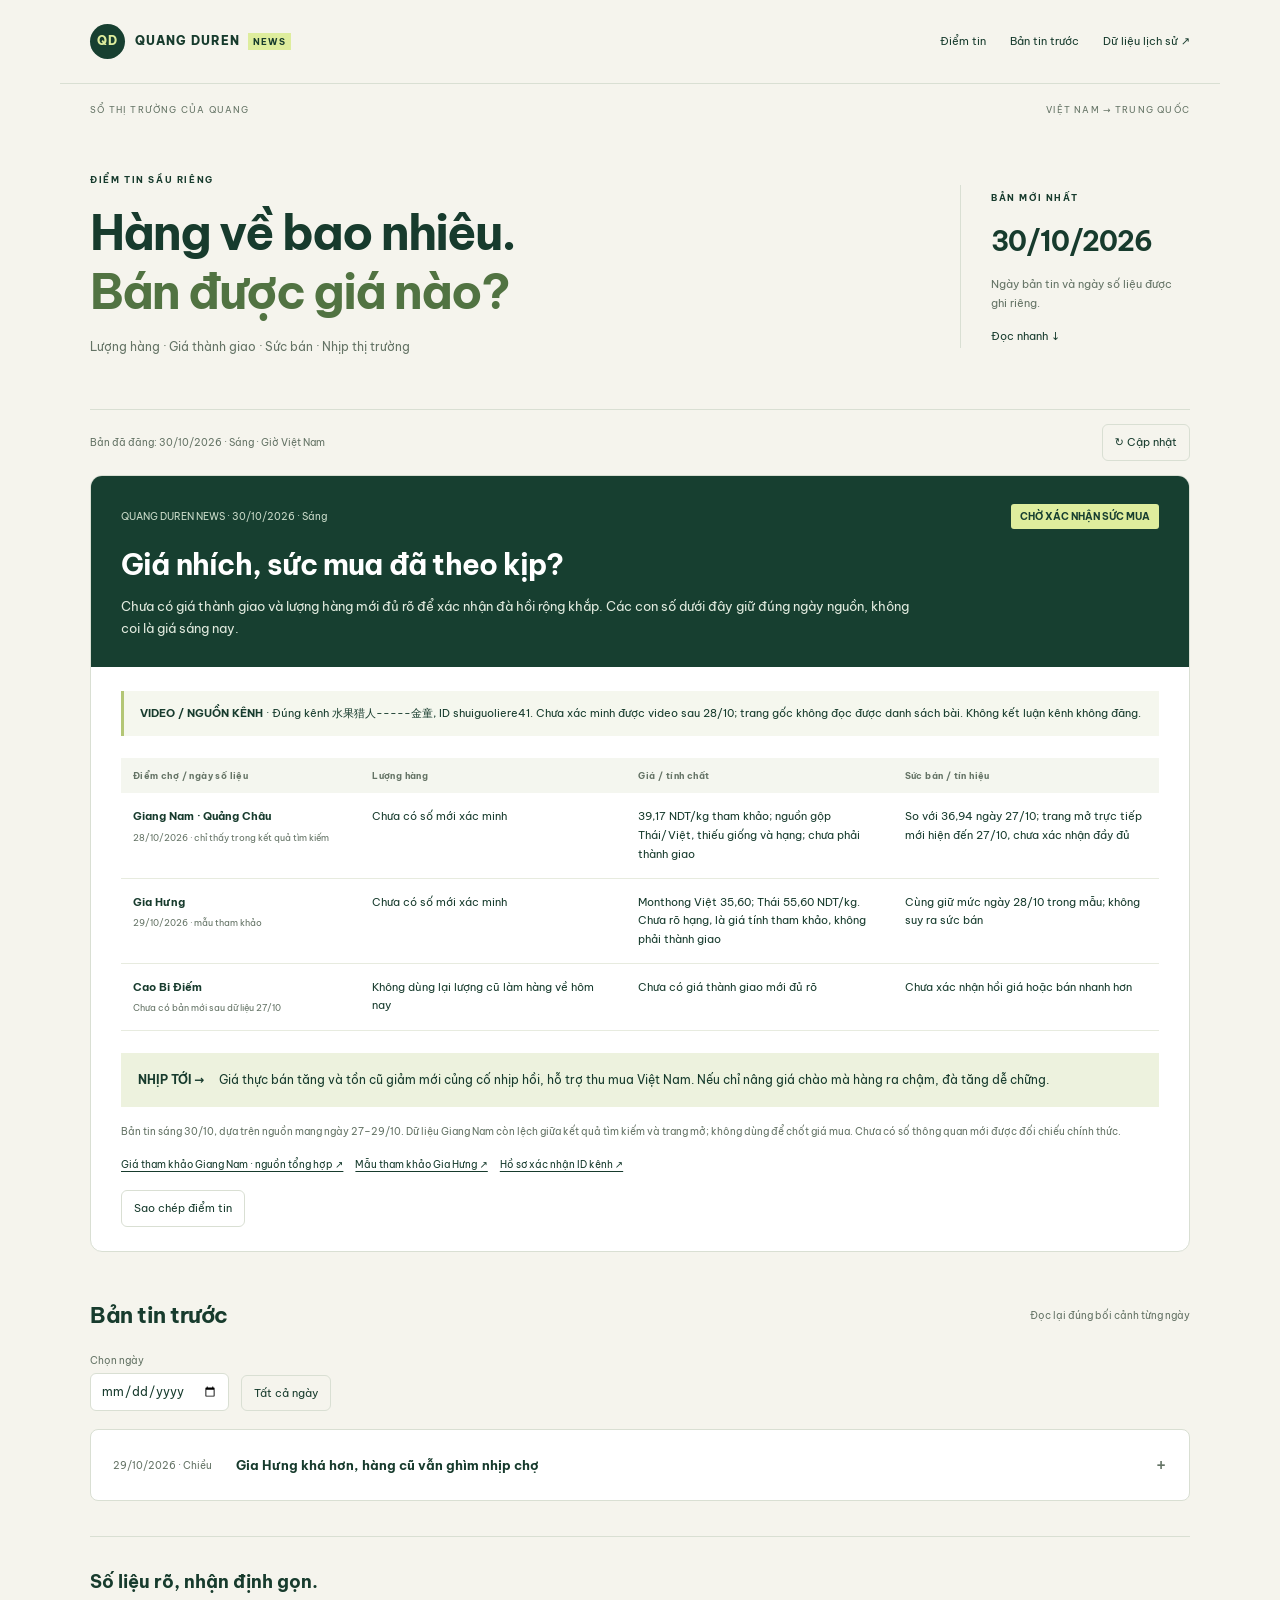
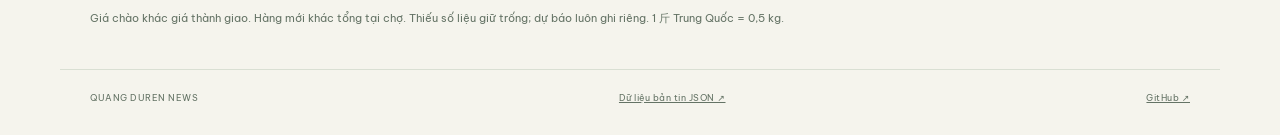
==== docs/index.html @ f0f2cef6 "Publish daily Quang Duren News frontend and dated bulletin archive" ====
<!doctype html>
<html lang="vi"><head><meta charset="utf-8"><meta name="viewport" content="width=device-width,initial-scale=1"><meta name="theme-color" content="#183d30"><meta name="description" content="Quang Duren News — điểm tin sầu riêng: lượng hàng, giá thực bán và sức tiêu thụ tại các chợ Trung Quốc."><title>Quang Duren News · Điểm tin sầu riêng</title><link rel="icon" href="favicon.svg"><link rel="stylesheet" href="news.css"></head>
<body><header><a class="brand" href="./"><span class="logo">QD</span><span>QUANG DUREN <b>NEWS</b></span></a><nav><a href="#latest">Điểm tin</a><a href="#archive">Bản tin trước</a><a href="history.html">Dữ liệu lịch sử ↗</a></nav></header>
<main><div class="masthead"><span>SỔ THỊ TRƯỜNG CỦA QUANG</span><span>VIỆT NAM → TRUNG QUỐC</span></div><section class="intro"><div><p class="eyebrow">ĐIỂM TIN SẦU RIÊNG</p><h1>Hàng về bao nhiêu.<br><em>Bán được giá nào?</em></h1><p class="lead">Lượng hàng · Giá thành giao · Sức bán · Nhịp thị trường</p></div><aside><span class="edition">BẢN MỚI NHẤT</span><strong id="latestDate">Đang tải…</strong><p>Ngày bản tin và ngày số liệu được ghi riêng.</p><a href="#latest">Đọc nhanh ↓</a></aside></section>
<div class="tools"><div id="update" aria-live="polite">Đang đọc bản tin…</div><button id="refresh">↻ Cập nhật</button></div>
<section id="latest" aria-label="Bản tin mới nhất"></section><section id="archive"><div class="section-title"><h2>Bản tin trước</h2><span>Đọc lại đúng bối cảnh từng ngày</span></div><div class="filters"><label>Chọn ngày<input type="date" id="day"></label><button id="clear">Tất cả ngày</button></div><div id="older"></div></section>
<section class="principles"><h2>Số liệu rõ, nhận định gọn.</h2><p>Giá chào khác giá thành giao. Hàng mới khác tổng tại chợ. Thiếu số liệu giữ trống; dự báo luôn ghi riêng. 1 斤 Trung Quốc = 0,5 kg.</p></section><p id="error" hidden role="alert">Chưa tải được bản tin. Anh thử bấm Cập nhật hoặc tải lại trang.</p></main><footer><span>QUANG DUREN NEWS</span><a href="news.json">Dữ liệu bản tin JSON ↗</a><a href="https://github.com/Quangdevil/quang-duren">GitHub ↗</a></footer><script src="news.js"></script></body></html>
---- docs/news.css ----
@import url('https://fonts.googleapis.com/css2?family=Be+Vietnam+Pro:wght@400;500;600;700;800&display=swap');
:root{--ink:#173b2d;--muted:#647365;--paper:#f5f4ed;--line:#d9dfd3;--green:#173f30;--lime:#deed9d}*{box-sizing:border-box}html{scroll-behavior:smooth;scroll-padding-top:25px}body{margin:0;background:var(--paper);color:var(--ink);font:14px/1.7 'Be Vietnam Pro',system-ui,sans-serif}a{color:inherit}button,input{font:inherit}button{cursor:pointer}header,main,footer{max-width:1160px;margin:auto}header{display:flex;justify-content:space-between;gap:20px;align-items:center;padding:24px 30px;border-bottom:1px solid var(--line)}.brand{display:flex;gap:10px;align-items:center;text-decoration:none;font-size:12px;font-weight:800;letter-spacing:1px}.brand b{background:var(--lime);padding:3px 5px;margin-left:4px;font-size:9px}.logo{background:var(--green);color:var(--lime);border-radius:50%;width:35px;height:35px;display:grid;place-items:center;font-size:12px}nav{display:flex;gap:24px;font-size:11px}nav a{text-decoration:none}main{padding:0 30px}.masthead{display:flex;justify-content:space-between;padding:18px 0;font-size:9px;letter-spacing:1.2px;color:var(--muted)}.intro{display:grid;grid-template-columns:1fr 230px;gap:40px;align-items:center;padding:28px 0 40px}.eyebrow,.edition{font-size:9px;letter-spacing:1.6px;font-weight:700}h1{font-size:48px;line-height:1.24;letter-spacing:-2px;margin:15px 0}h1 em{font-style:normal;color:#517342}.lead{font-size:12px;color:var(--muted)}aside{border-left:1px solid var(--line);padding-left:30px}aside strong{display:block;font-size:27px;letter-spacing:-1px;margin:10px 0}aside p{font-size:11px;color:var(--muted)}aside a{font-size:11px;text-decoration:none}.tools{display:flex;justify-content:space-between;align-items:center;border-top:1px solid var(--line);padding:14px 0;font-size:10px;color:var(--muted)}button{background:transparent;border:1px solid var(--line);color:var(--ink);border-radius:6px;padding:8px 12px;font-size:11px}.bulletin{background:white;border:1px solid var(--line);border-radius:12px;overflow:hidden;margin-bottom:22px}.story-top{background:var(--green);color:#fff;padding:28px 30px}.stamp{display:flex;justify-content:space-between;align-items:center;font-size:10px;gap:12px;color:#cadbc9}.pill{background:var(--lime);color:var(--green);padding:4px 9px;border-radius:3px;font-weight:700;white-space:nowrap}.story-top h2{font-size:29px;line-height:1.4;letter-spacing:-.8px;margin:16px 0 10px;max-width:760px}.story-top p{font-size:13px;margin:0;max-width:800px;color:#e2ebdf}.story-body{padding:24px 30px}.video{font-size:11px;padding:13px 16px;background:#f5f7ee;border-left:3px solid #b3c675;margin-bottom:22px}.table-wrap{overflow-x:auto}table{border-collapse:collapse;width:100%;min-width:660px;font-size:11px}th{text-align:left;font-size:9px;color:var(--muted);letter-spacing:.4px;padding:10px 12px;background:#f4f6ef}td{padding:14px 12px;border-bottom:1px solid #e7ebdf;vertical-align:top;max-width:245px}td:first-child{font-weight:700;min-width:125px}td small{display:block;font-size:9px;color:var(--muted);font-weight:400;margin-top:4px}.takeaway{display:flex;gap:15px;margin-top:22px;padding:17px;background:#edf2de;font-size:12px}.takeaway b{flex-shrink:0}.limits{font-size:10px;color:var(--muted);margin:16px 0}.sources{display:flex;flex-wrap:wrap;gap:12px;font-size:10px}.sources a{text-underline-offset:3px}.actions{margin-top:17px;display:flex;align-items:center;gap:12px}.actions span{font-size:10px;color:var(--muted)}.section-title{display:flex;justify-content:space-between;align-items:center;margin:45px 0 18px}.section-title h2{font-size:22px;letter-spacing:-.5px;margin:0}.section-title span{font-size:10px;color:var(--muted)}.filters{display:flex;align-items:end;gap:12px;margin-bottom:18px}.filters label{display:flex;flex-direction:column;gap:4px;font-size:10px;color:var(--muted)}input{padding:7px 10px;border:1px solid var(--line);border-radius:6px;background:#fff;color:var(--ink);font-size:12px}details{background:white;border:1px solid var(--line);border-radius:8px;margin-bottom:12px}summary{cursor:pointer;padding:18px 22px;display:flex;gap:18px;align-items:center;list-style:none}summary:after{content:'+';margin-left:auto;font-size:20px;color:var(--muted)}details[open] summary:after{content:'−'}summary small{font-size:10px;color:var(--muted);min-width:105px}summary strong{font-size:13px}.principles{border-top:1px solid var(--line);padding:30px 0;margin-top:35px}.principles h2{font-size:18px;margin:0}.principles p{font-size:11px;color:var(--muted);max-width:760px}footer{display:flex;justify-content:space-between;gap:15px;padding:20px 30px 30px;border-top:1px solid var(--line);font-size:9px;letter-spacing:.5px;color:var(--muted)}.empty{padding:25px;font-size:12px;color:var(--muted)}button:focus-visible,a:focus-visible,summary:focus-visible,input:focus-visible{outline:3px solid #96b061;outline-offset:4px}[hidden]{display:none!important}@media(max-width:700px){header{padding:18px}main{padding:0 18px}nav{gap:14px}nav a{font-size:10px}nav a:last-child{display:none}.masthead{font-size:8px}.intro{grid-template-columns:1fr;gap:15px;padding:12px 0 25px}h1{font-size:36px;letter-spacing:-1.3px}.intro aside{border-left:0;border-top:1px solid var(--line);padding:15px 0 0;display:flex;align-items:center;flex-wrap:wrap;gap:10px}.intro aside strong{font-size:18px;margin:0}.intro aside p{display:none}.intro aside a{margin-left:auto}.story-top{padding:22px 20px}.story-top h2{font-size:24px}.story-body{padding:18px 15px}.stamp{font-size:9px}.takeaway{display:block}.takeaway b{display:block;margin-bottom:5px}.section-title{align-items:start;gap:10px}.section-title span{max-width:125px;text-align:right}summary{padding:16px;gap:12px}summary small{min-width:82px;font-size:9px}summary strong{font-size:12px}footer{padding:20px 18px;flex-wrap:wrap}}@media print{header nav,.tools,.filters,.actions{display:none}.intro{padding:10px 0}h1{font-size:30px}.story-top{background:#edf2de;color:#173b2d}.story-top p,.stamp{color:#173b2d}.bulletin{break-inside:avoid}table{min-width:0}#archive{display:none}body{background:white}}
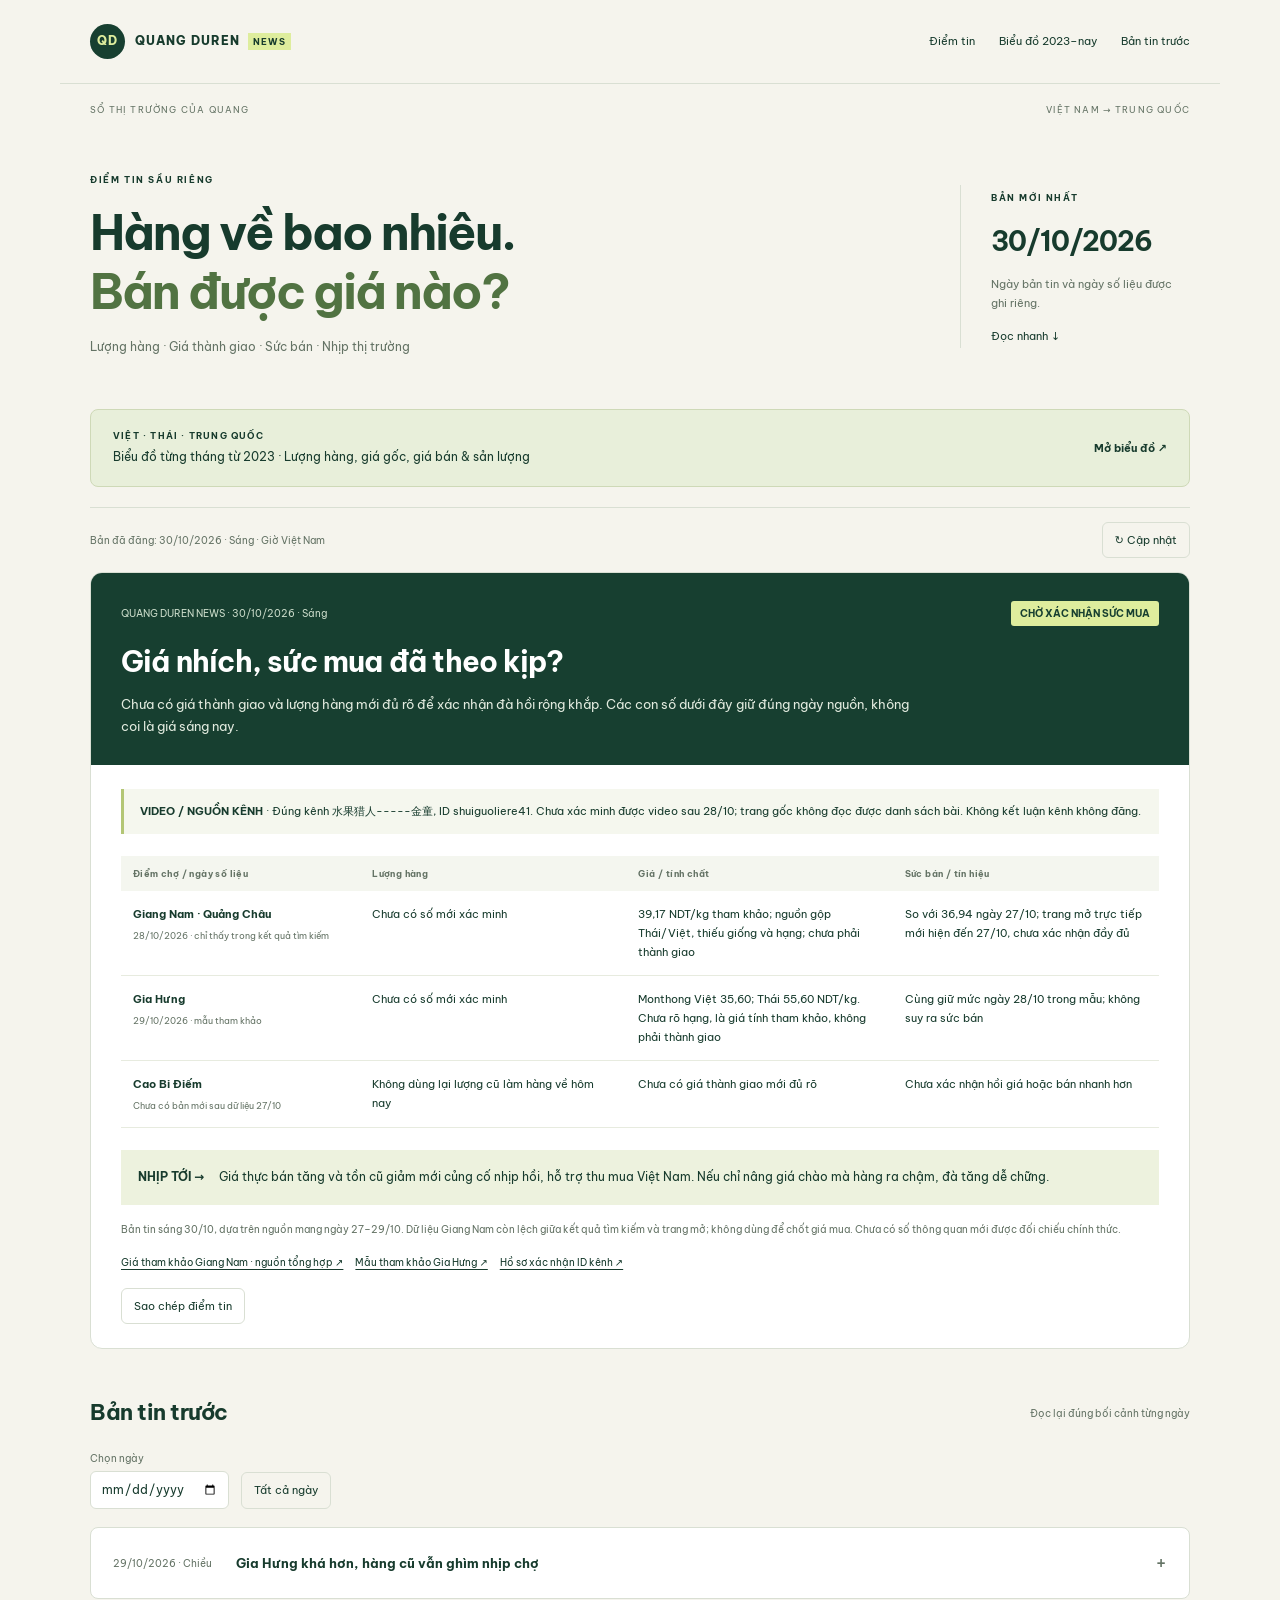
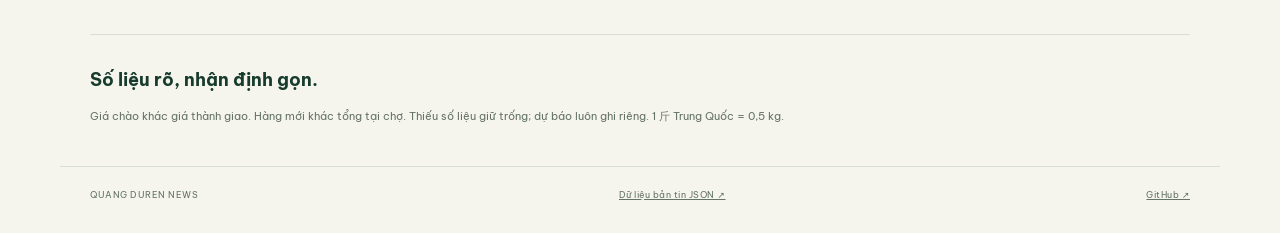
==== commit 50a006f1: "Add monthly durian charts from 2023, sourced prices and production, and public news links" ====
--- a/docs/index.html
+++ b/docs/index.html
@@ -1,7 +1,7 @@
 <!doctype html>
 <html lang="vi"><head><meta charset="utf-8"><meta name="viewport" content="width=device-width,initial-scale=1"><meta name="theme-color" content="#183d30"><meta name="description" content="Quang Duren News — điểm tin sầu riêng: lượng hàng, giá thực bán và sức tiêu thụ tại các chợ Trung Quốc."><title>Quang Duren News · Điểm tin sầu riêng</title><link rel="icon" href="favicon.svg"><link rel="stylesheet" href="news.css"></head>
-<body><header><a class="brand" href="./"><span class="logo">QD</span><span>QUANG DUREN <b>NEWS</b></span></a><nav><a href="#latest">Điểm tin</a><a href="#archive">Bản tin trước</a><a href="history.html">Dữ liệu lịch sử ↗</a></nav></header>
+<body><header><a class="brand" href="./"><span class="logo">QD</span><span>QUANG DUREN <b>NEWS</b></span></a><nav><a href="#latest">Điểm tin</a><a href="charts.html">Biểu đồ 2023–nay</a><a href="#archive">Bản tin trước</a></nav></header>
 <main><div class="masthead"><span>SỔ THỊ TRƯỜNG CỦA QUANG</span><span>VIỆT NAM → TRUNG QUỐC</span></div><section class="intro"><div><p class="eyebrow">ĐIỂM TIN SẦU RIÊNG</p><h1>Hàng về bao nhiêu.<br><em>Bán được giá nào?</em></h1><p class="lead">Lượng hàng · Giá thành giao · Sức bán · Nhịp thị trường</p></div><aside><span class="edition">BẢN MỚI NHẤT</span><strong id="latestDate">Đang tải…</strong><p>Ngày bản tin và ngày số liệu được ghi riêng.</p><a href="#latest">Đọc nhanh ↓</a></aside></section>
-<div class="tools"><div id="update" aria-live="polite">Đang đọc bản tin…</div><button id="refresh">↻ Cập nhật</button></div>
+<a class="data-callout" href="charts.html"><div><strong>VIỆT · THÁI · TRUNG QUỐC</strong><span>Biểu đồ từng tháng từ 2023 · Lượng hàng, giá gốc, giá bán & sản lượng</span></div><b>Mở biểu đồ ↗</b></a><div class="tools"><div id="update" aria-live="polite">Đang đọc bản tin…</div><button id="refresh">↻ Cập nhật</button></div>
 <section id="latest" aria-label="Bản tin mới nhất"></section><section id="archive"><div class="section-title"><h2>Bản tin trước</h2><span>Đọc lại đúng bối cảnh từng ngày</span></div><div class="filters"><label>Chọn ngày<input type="date" id="day"></label><button id="clear">Tất cả ngày</button></div><div id="older"></div></section>
-<section class="principles"><h2>Số liệu rõ, nhận định gọn.</h2><p>Giá chào khác giá thành giao. Hàng mới khác tổng tại chợ. Thiếu số liệu giữ trống; dự báo luôn ghi riêng. 1 斤 Trung Quốc = 0,5 kg.</p></section><p id="error" hidden role="alert">Chưa tải được bản tin. Anh thử bấm Cập nhật hoặc tải lại trang.</p></main><footer><span>QUANG DUREN NEWS</span><a href="news.json">Dữ liệu bản tin JSON ↗</a><a href="https://github.com/Quangdevil/quang-duren">GitHub ↗</a></footer><script src="news.js"></script></body></html>
+<section class="principles"><h2>Số liệu rõ, nhận định gọn.</h2><p>Giá chào khác giá thành giao. Hàng mới khác tổng tại chợ. Thiếu số liệu giữ trống; dự báo luôn ghi riêng. 1 斤 Trung Quốc = 0,5 kg.</p></section><p id="error" hidden role="alert">Chưa tải được bản tin. Anh thử bấm Cập nhật hoặc tải lại trang.</p></main><footer><span>QUANG DUREN NEWS</span><a href="news.json">Dữ liệu bản tin JSON ↗</a><a href="https://github.com/Quangdevil/news">GitHub ↗</a></footer><script src="news.js"></script></body></html>
--- a/docs/news.css
+++ b/docs/news.css
@@ -1,2 +1,4 @@
 @import url('https://fonts.googleapis.com/css2?family=Be+Vietnam+Pro:wght@400;500;600;700;800&display=swap');
 :root{--ink:#173b2d;--muted:#647365;--paper:#f5f4ed;--line:#d9dfd3;--green:#173f30;--lime:#deed9d}*{box-sizing:border-box}html{scroll-behavior:smooth;scroll-padding-top:25px}body{margin:0;background:var(--paper);color:var(--ink);font:14px/1.7 'Be Vietnam Pro',system-ui,sans-serif}a{color:inherit}button,input{font:inherit}button{cursor:pointer}header,main,footer{max-width:1160px;margin:auto}header{display:flex;justify-content:space-between;gap:20px;align-items:center;padding:24px 30px;border-bottom:1px solid var(--line)}.brand{display:flex;gap:10px;align-items:center;text-decoration:none;font-size:12px;font-weight:800;letter-spacing:1px}.brand b{background:var(--lime);padding:3px 5px;margin-left:4px;font-size:9px}.logo{background:var(--green);color:var(--lime);border-radius:50%;width:35px;height:35px;display:grid;place-items:center;font-size:12px}nav{display:flex;gap:24px;font-size:11px}nav a{text-decoration:none}main{padding:0 30px}.masthead{display:flex;justify-content:space-between;padding:18px 0;font-size:9px;letter-spacing:1.2px;color:var(--muted)}.intro{display:grid;grid-template-columns:1fr 230px;gap:40px;align-items:center;padding:28px 0 40px}.eyebrow,.edition{font-size:9px;letter-spacing:1.6px;font-weight:700}h1{font-size:48px;line-height:1.24;letter-spacing:-2px;margin:15px 0}h1 em{font-style:normal;color:#517342}.lead{font-size:12px;color:var(--muted)}aside{border-left:1px solid var(--line);padding-left:30px}aside strong{display:block;font-size:27px;letter-spacing:-1px;margin:10px 0}aside p{font-size:11px;color:var(--muted)}aside a{font-size:11px;text-decoration:none}.tools{display:flex;justify-content:space-between;align-items:center;border-top:1px solid var(--line);padding:14px 0;font-size:10px;color:var(--muted)}button{background:transparent;border:1px solid var(--line);color:var(--ink);border-radius:6px;padding:8px 12px;font-size:11px}.bulletin{background:white;border:1px solid var(--line);border-radius:12px;overflow:hidden;margin-bottom:22px}.story-top{background:var(--green);color:#fff;padding:28px 30px}.stamp{display:flex;justify-content:space-between;align-items:center;font-size:10px;gap:12px;color:#cadbc9}.pill{background:var(--lime);color:var(--green);padding:4px 9px;border-radius:3px;font-weight:700;white-space:nowrap}.story-top h2{font-size:29px;line-height:1.4;letter-spacing:-.8px;margin:16px 0 10px;max-width:760px}.story-top p{font-size:13px;margin:0;max-width:800px;color:#e2ebdf}.story-body{padding:24px 30px}.video{font-size:11px;padding:13px 16px;background:#f5f7ee;border-left:3px solid #b3c675;margin-bottom:22px}.table-wrap{overflow-x:auto}table{border-collapse:collapse;width:100%;min-width:660px;font-size:11px}th{text-align:left;font-size:9px;color:var(--muted);letter-spacing:.4px;padding:10px 12px;background:#f4f6ef}td{padding:14px 12px;border-bottom:1px solid #e7ebdf;vertical-align:top;max-width:245px}td:first-child{font-weight:700;min-width:125px}td small{display:block;font-size:9px;color:var(--muted);font-weight:400;margin-top:4px}.takeaway{display:flex;gap:15px;margin-top:22px;padding:17px;background:#edf2de;font-size:12px}.takeaway b{flex-shrink:0}.limits{font-size:10px;color:var(--muted);margin:16px 0}.sources{display:flex;flex-wrap:wrap;gap:12px;font-size:10px}.sources a{text-underline-offset:3px}.actions{margin-top:17px;display:flex;align-items:center;gap:12px}.actions span{font-size:10px;color:var(--muted)}.section-title{display:flex;justify-content:space-between;align-items:center;margin:45px 0 18px}.section-title h2{font-size:22px;letter-spacing:-.5px;margin:0}.section-title span{font-size:10px;color:var(--muted)}.filters{display:flex;align-items:end;gap:12px;margin-bottom:18px}.filters label{display:flex;flex-direction:column;gap:4px;font-size:10px;color:var(--muted)}input{padding:7px 10px;border:1px solid var(--line);border-radius:6px;background:#fff;color:var(--ink);font-size:12px}details{background:white;border:1px solid var(--line);border-radius:8px;margin-bottom:12px}summary{cursor:pointer;padding:18px 22px;display:flex;gap:18px;align-items:center;list-style:none}summary:after{content:'+';margin-left:auto;font-size:20px;color:var(--muted)}details[open] summary:after{content:'−'}summary small{font-size:10px;color:var(--muted);min-width:105px}summary strong{font-size:13px}.principles{border-top:1px solid var(--line);padding:30px 0;margin-top:35px}.principles h2{font-size:18px;margin:0}.principles p{font-size:11px;color:var(--muted);max-width:760px}footer{display:flex;justify-content:space-between;gap:15px;padding:20px 30px 30px;border-top:1px solid var(--line);font-size:9px;letter-spacing:.5px;color:var(--muted)}.empty{padding:25px;font-size:12px;color:var(--muted)}button:focus-visible,a:focus-visible,summary:focus-visible,input:focus-visible{outline:3px solid #96b061;outline-offset:4px}[hidden]{display:none!important}@media(max-width:700px){header{padding:18px}main{padding:0 18px}nav{gap:14px}nav a{font-size:10px}nav a:last-child{display:none}.masthead{font-size:8px}.intro{grid-template-columns:1fr;gap:15px;padding:12px 0 25px}h1{font-size:36px;letter-spacing:-1.3px}.intro aside{border-left:0;border-top:1px solid var(--line);padding:15px 0 0;display:flex;align-items:center;flex-wrap:wrap;gap:10px}.intro aside strong{font-size:18px;margin:0}.intro aside p{display:none}.intro aside a{margin-left:auto}.story-top{padding:22px 20px}.story-top h2{font-size:24px}.story-body{padding:18px 15px}.stamp{font-size:9px}.takeaway{display:block}.takeaway b{display:block;margin-bottom:5px}.section-title{align-items:start;gap:10px}.section-title span{max-width:125px;text-align:right}summary{padding:16px;gap:12px}summary small{min-width:82px;font-size:9px}summary strong{font-size:12px}footer{padding:20px 18px;flex-wrap:wrap}}@media print{header nav,.tools,.filters,.actions{display:none}.intro{padding:10px 0}h1{font-size:30px}.story-top{background:#edf2de;color:#173b2d}.story-top p,.stamp{color:#173b2d}.bulletin{break-inside:avoid}table{min-width:0}#archive{display:none}body{background:white}}
+
+.data-callout{display:flex;justify-content:space-between;gap:20px;align-items:center;padding:18px 22px;background:#e8efda;border:1px solid #ced9b7;border-radius:8px;text-decoration:none;margin:0 0 20px}.data-callout strong{display:block;font-size:9px;letter-spacing:1.2px}.data-callout span{display:block;font-size:12px;margin-top:4px}.data-callout b{white-space:nowrap;font-size:11px}@media(max-width:700px){.data-callout{padding:15px;gap:10px}.data-callout span{font-size:10px}.data-callout b{font-size:10px}}
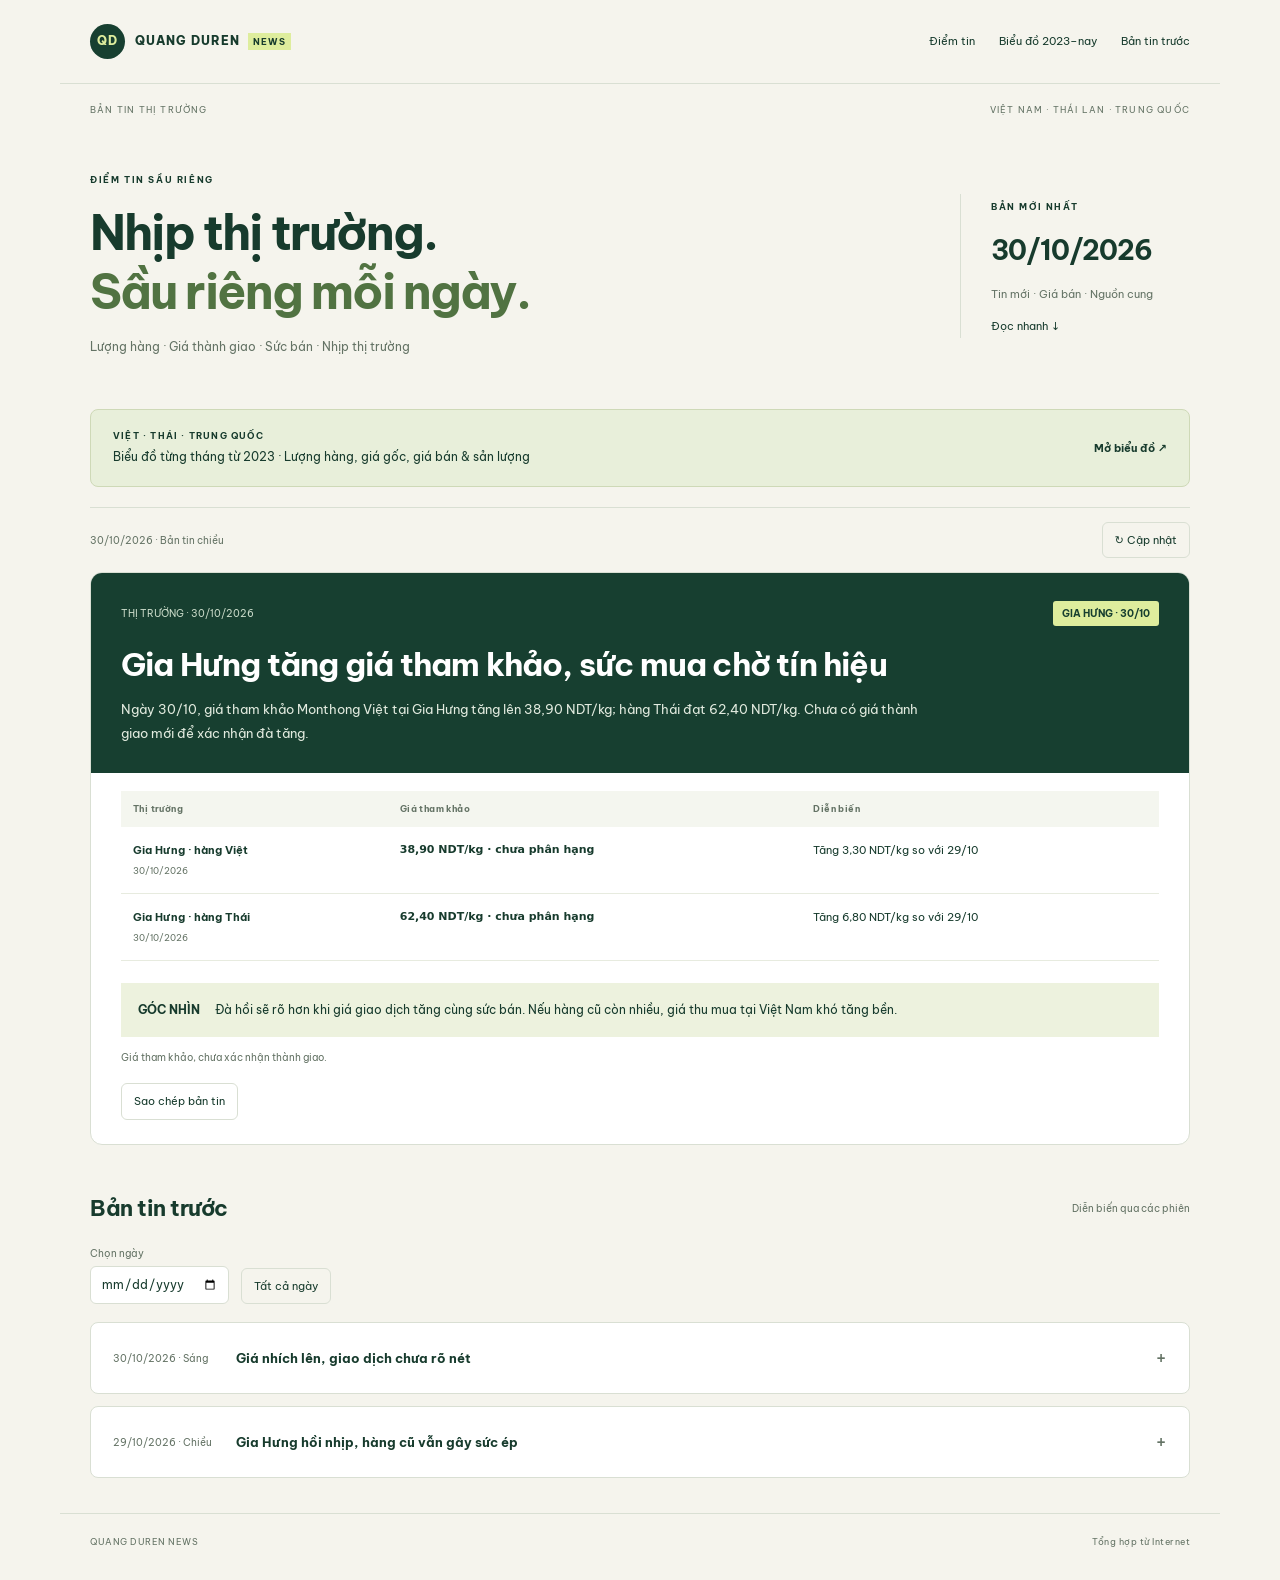
==== commit d8ae52e4: "Refine public news into concise editorial layout with generic Internet attribution" ====
--- a/docs/index.html
+++ b/docs/index.html
@@ -1,7 +1,7 @@
 <!doctype html>
 <html lang="vi"><head><meta charset="utf-8"><meta name="viewport" content="width=device-width,initial-scale=1"><meta name="theme-color" content="#183d30"><meta name="description" content="Quang Duren News — điểm tin sầu riêng: lượng hàng, giá thực bán và sức tiêu thụ tại các chợ Trung Quốc."><title>Quang Duren News · Điểm tin sầu riêng</title><link rel="icon" href="favicon.svg"><link rel="stylesheet" href="news.css"></head>
 <body><header><a class="brand" href="./"><span class="logo">QD</span><span>QUANG DUREN <b>NEWS</b></span></a><nav><a href="#latest">Điểm tin</a><a href="charts.html">Biểu đồ 2023–nay</a><a href="#archive">Bản tin trước</a></nav></header>
-<main><div class="masthead"><span>SỔ THỊ TRƯỜNG CỦA QUANG</span><span>VIỆT NAM → TRUNG QUỐC</span></div><section class="intro"><div><p class="eyebrow">ĐIỂM TIN SẦU RIÊNG</p><h1>Hàng về bao nhiêu.<br><em>Bán được giá nào?</em></h1><p class="lead">Lượng hàng · Giá thành giao · Sức bán · Nhịp thị trường</p></div><aside><span class="edition">BẢN MỚI NHẤT</span><strong id="latestDate">Đang tải…</strong><p>Ngày bản tin và ngày số liệu được ghi riêng.</p><a href="#latest">Đọc nhanh ↓</a></aside></section>
+<main><div class="masthead"><span>BẢN TIN THỊ TRƯỜNG</span><span>VIỆT NAM · THÁI LAN · TRUNG QUỐC</span></div><section class="intro"><div><p class="eyebrow">ĐIỂM TIN SẦU RIÊNG</p><h1>Nhịp thị trường.<br><em>Sầu riêng mỗi ngày.</em></h1><p class="lead">Lượng hàng · Giá thành giao · Sức bán · Nhịp thị trường</p></div><aside><span class="edition">BẢN MỚI NHẤT</span><strong id="latestDate">Đang tải…</strong><p>Tin mới · Giá bán · Nguồn cung</p><a href="#latest">Đọc nhanh ↓</a></aside></section>
 <a class="data-callout" href="charts.html"><div><strong>VIỆT · THÁI · TRUNG QUỐC</strong><span>Biểu đồ từng tháng từ 2023 · Lượng hàng, giá gốc, giá bán & sản lượng</span></div><b>Mở biểu đồ ↗</b></a><div class="tools"><div id="update" aria-live="polite">Đang đọc bản tin…</div><button id="refresh">↻ Cập nhật</button></div>
-<section id="latest" aria-label="Bản tin mới nhất"></section><section id="archive"><div class="section-title"><h2>Bản tin trước</h2><span>Đọc lại đúng bối cảnh từng ngày</span></div><div class="filters"><label>Chọn ngày<input type="date" id="day"></label><button id="clear">Tất cả ngày</button></div><div id="older"></div></section>
-<section class="principles"><h2>Số liệu rõ, nhận định gọn.</h2><p>Giá chào khác giá thành giao. Hàng mới khác tổng tại chợ. Thiếu số liệu giữ trống; dự báo luôn ghi riêng. 1 斤 Trung Quốc = 0,5 kg.</p></section><p id="error" hidden role="alert">Chưa tải được bản tin. Anh thử bấm Cập nhật hoặc tải lại trang.</p></main><footer><span>QUANG DUREN NEWS</span><a href="news.json">Dữ liệu bản tin JSON ↗</a><a href="https://github.com/Quangdevil/news">GitHub ↗</a></footer><script src="news.js"></script></body></html>
+<section id="latest" aria-label="Bản tin mới nhất"></section><section id="archive"><div class="section-title"><h2>Bản tin trước</h2><span>Diễn biến qua các phiên</span></div><div class="filters"><label>Chọn ngày<input type="date" id="day"></label><button id="clear">Tất cả ngày</button></div><div id="older"></div></section>
+<p id="error" hidden role="alert">Chưa tải được bản tin. Anh thử bấm Cập nhật hoặc tải lại trang.</p></main><footer><span>QUANG DUREN NEWS</span><span>Tổng hợp từ Internet</span></footer><script src="news.js"></script></body></html>
--- a/docs/news.css
+++ b/docs/news.css
@@ -2,3 +2,7 @@
 :root{--ink:#173b2d;--muted:#647365;--paper:#f5f4ed;--line:#d9dfd3;--green:#173f30;--lime:#deed9d}*{box-sizing:border-box}html{scroll-behavior:smooth;scroll-padding-top:25px}body{margin:0;background:var(--paper);color:var(--ink);font:14px/1.7 'Be Vietnam Pro',system-ui,sans-serif}a{color:inherit}button,input{font:inherit}button{cursor:pointer}header,main,footer{max-width:1160px;margin:auto}header{display:flex;justify-content:space-between;gap:20px;align-items:center;padding:24px 30px;border-bottom:1px solid var(--line)}.brand{display:flex;gap:10px;align-items:center;text-decoration:none;font-size:12px;font-weight:800;letter-spacing:1px}.brand b{background:var(--lime);padding:3px 5px;margin-left:4px;font-size:9px}.logo{background:var(--green);color:var(--lime);border-radius:50%;width:35px;height:35px;display:grid;place-items:center;font-size:12px}nav{display:flex;gap:24px;font-size:11px}nav a{text-decoration:none}main{padding:0 30px}.masthead{display:flex;justify-content:space-between;padding:18px 0;font-size:9px;letter-spacing:1.2px;color:var(--muted)}.intro{display:grid;grid-template-columns:1fr 230px;gap:40px;align-items:center;padding:28px 0 40px}.eyebrow,.edition{font-size:9px;letter-spacing:1.6px;font-weight:700}h1{font-size:48px;line-height:1.24;letter-spacing:-2px;margin:15px 0}h1 em{font-style:normal;color:#517342}.lead{font-size:12px;color:var(--muted)}aside{border-left:1px solid var(--line);padding-left:30px}aside strong{display:block;font-size:27px;letter-spacing:-1px;margin:10px 0}aside p{font-size:11px;color:var(--muted)}aside a{font-size:11px;text-decoration:none}.tools{display:flex;justify-content:space-between;align-items:center;border-top:1px solid var(--line);padding:14px 0;font-size:10px;color:var(--muted)}button{background:transparent;border:1px solid var(--line);color:var(--ink);border-radius:6px;padding:8px 12px;font-size:11px}.bulletin{background:white;border:1px solid var(--line);border-radius:12px;overflow:hidden;margin-bottom:22px}.story-top{background:var(--green);color:#fff;padding:28px 30px}.stamp{display:flex;justify-content:space-between;align-items:center;font-size:10px;gap:12px;color:#cadbc9}.pill{background:var(--lime);color:var(--green);padding:4px 9px;border-radius:3px;font-weight:700;white-space:nowrap}.story-top h2{font-size:29px;line-height:1.4;letter-spacing:-.8px;margin:16px 0 10px;max-width:760px}.story-top p{font-size:13px;margin:0;max-width:800px;color:#e2ebdf}.story-body{padding:24px 30px}.video{font-size:11px;padding:13px 16px;background:#f5f7ee;border-left:3px solid #b3c675;margin-bottom:22px}.table-wrap{overflow-x:auto}table{border-collapse:collapse;width:100%;min-width:660px;font-size:11px}th{text-align:left;font-size:9px;color:var(--muted);letter-spacing:.4px;padding:10px 12px;background:#f4f6ef}td{padding:14px 12px;border-bottom:1px solid #e7ebdf;vertical-align:top;max-width:245px}td:first-child{font-weight:700;min-width:125px}td small{display:block;font-size:9px;color:var(--muted);font-weight:400;margin-top:4px}.takeaway{display:flex;gap:15px;margin-top:22px;padding:17px;background:#edf2de;font-size:12px}.takeaway b{flex-shrink:0}.limits{font-size:10px;color:var(--muted);margin:16px 0}.sources{display:flex;flex-wrap:wrap;gap:12px;font-size:10px}.sources a{text-underline-offset:3px}.actions{margin-top:17px;display:flex;align-items:center;gap:12px}.actions span{font-size:10px;color:var(--muted)}.section-title{display:flex;justify-content:space-between;align-items:center;margin:45px 0 18px}.section-title h2{font-size:22px;letter-spacing:-.5px;margin:0}.section-title span{font-size:10px;color:var(--muted)}.filters{display:flex;align-items:end;gap:12px;margin-bottom:18px}.filters label{display:flex;flex-direction:column;gap:4px;font-size:10px;color:var(--muted)}input{padding:7px 10px;border:1px solid var(--line);border-radius:6px;background:#fff;color:var(--ink);font-size:12px}details{background:white;border:1px solid var(--line);border-radius:8px;margin-bottom:12px}summary{cursor:pointer;padding:18px 22px;display:flex;gap:18px;align-items:center;list-style:none}summary:after{content:'+';margin-left:auto;font-size:20px;color:var(--muted)}details[open] summary:after{content:'−'}summary small{font-size:10px;color:var(--muted);min-width:105px}summary strong{font-size:13px}.principles{border-top:1px solid var(--line);padding:30px 0;margin-top:35px}.principles h2{font-size:18px;margin:0}.principles p{font-size:11px;color:var(--muted);max-width:760px}footer{display:flex;justify-content:space-between;gap:15px;padding:20px 30px 30px;border-top:1px solid var(--line);font-size:9px;letter-spacing:.5px;color:var(--muted)}.empty{padding:25px;font-size:12px;color:var(--muted)}button:focus-visible,a:focus-visible,summary:focus-visible,input:focus-visible{outline:3px solid #96b061;outline-offset:4px}[hidden]{display:none!important}@media(max-width:700px){header{padding:18px}main{padding:0 18px}nav{gap:14px}nav a{font-size:10px}nav a:last-child{display:none}.masthead{font-size:8px}.intro{grid-template-columns:1fr;gap:15px;padding:12px 0 25px}h1{font-size:36px;letter-spacing:-1.3px}.intro aside{border-left:0;border-top:1px solid var(--line);padding:15px 0 0;display:flex;align-items:center;flex-wrap:wrap;gap:10px}.intro aside strong{font-size:18px;margin:0}.intro aside p{display:none}.intro aside a{margin-left:auto}.story-top{padding:22px 20px}.story-top h2{font-size:24px}.story-body{padding:18px 15px}.stamp{font-size:9px}.takeaway{display:block}.takeaway b{display:block;margin-bottom:5px}.section-title{align-items:start;gap:10px}.section-title span{max-width:125px;text-align:right}summary{padding:16px;gap:12px}summary small{min-width:82px;font-size:9px}summary strong{font-size:12px}footer{padding:20px 18px;flex-wrap:wrap}}@media print{header nav,.tools,.filters,.actions{display:none}.intro{padding:10px 0}h1{font-size:30px}.story-top{background:#edf2de;color:#173b2d}.story-top p,.stamp{color:#173b2d}.bulletin{break-inside:avoid}table{min-width:0}#archive{display:none}body{background:white}}
 
 .data-callout{display:flex;justify-content:space-between;gap:20px;align-items:center;padding:18px 22px;background:#e8efda;border:1px solid #ced9b7;border-radius:8px;text-decoration:none;margin:0 0 20px}.data-callout strong{display:block;font-size:9px;letter-spacing:1.2px}.data-callout span{display:block;font-size:12px;margin-top:4px}.data-callout b{white-space:nowrap;font-size:11px}@media(max-width:700px){.data-callout{padding:15px;gap:10px}.data-callout span{font-size:10px}.data-callout b{font-size:10px}}
+
+.editor-note{font-size:10px;color:var(--muted);margin:12px 0 0}.archive-lead{font-size:12px;line-height:1.8;color:var(--muted);padding:0 22px;margin:0}.price-cell{font-weight:600}.story-top h2{font-size:32px;max-width:850px}.story-top p{line-height:1.85}.story-body{padding-top:18px}footer{margin-top:35px}.table-wrap table{min-width:570px}@media(max-width:700px){.story-top h2{font-size:25px}.archive-lead{padding:0 16px}.table-wrap table{min-width:540px}.story-body{padding-top:15px}}
+
+@media(max-width:700px){.table-wrap table.price-only{min-width:0;width:100%;table-layout:fixed}.price-only td,.price-only th{padding:11px 7px;font-size:10px}.price-only td small{font-size:8px}.price-only th:first-child{width:31%}.price-only th:nth-child(2){width:36%}.price-only th:nth-child(3){width:33%}}
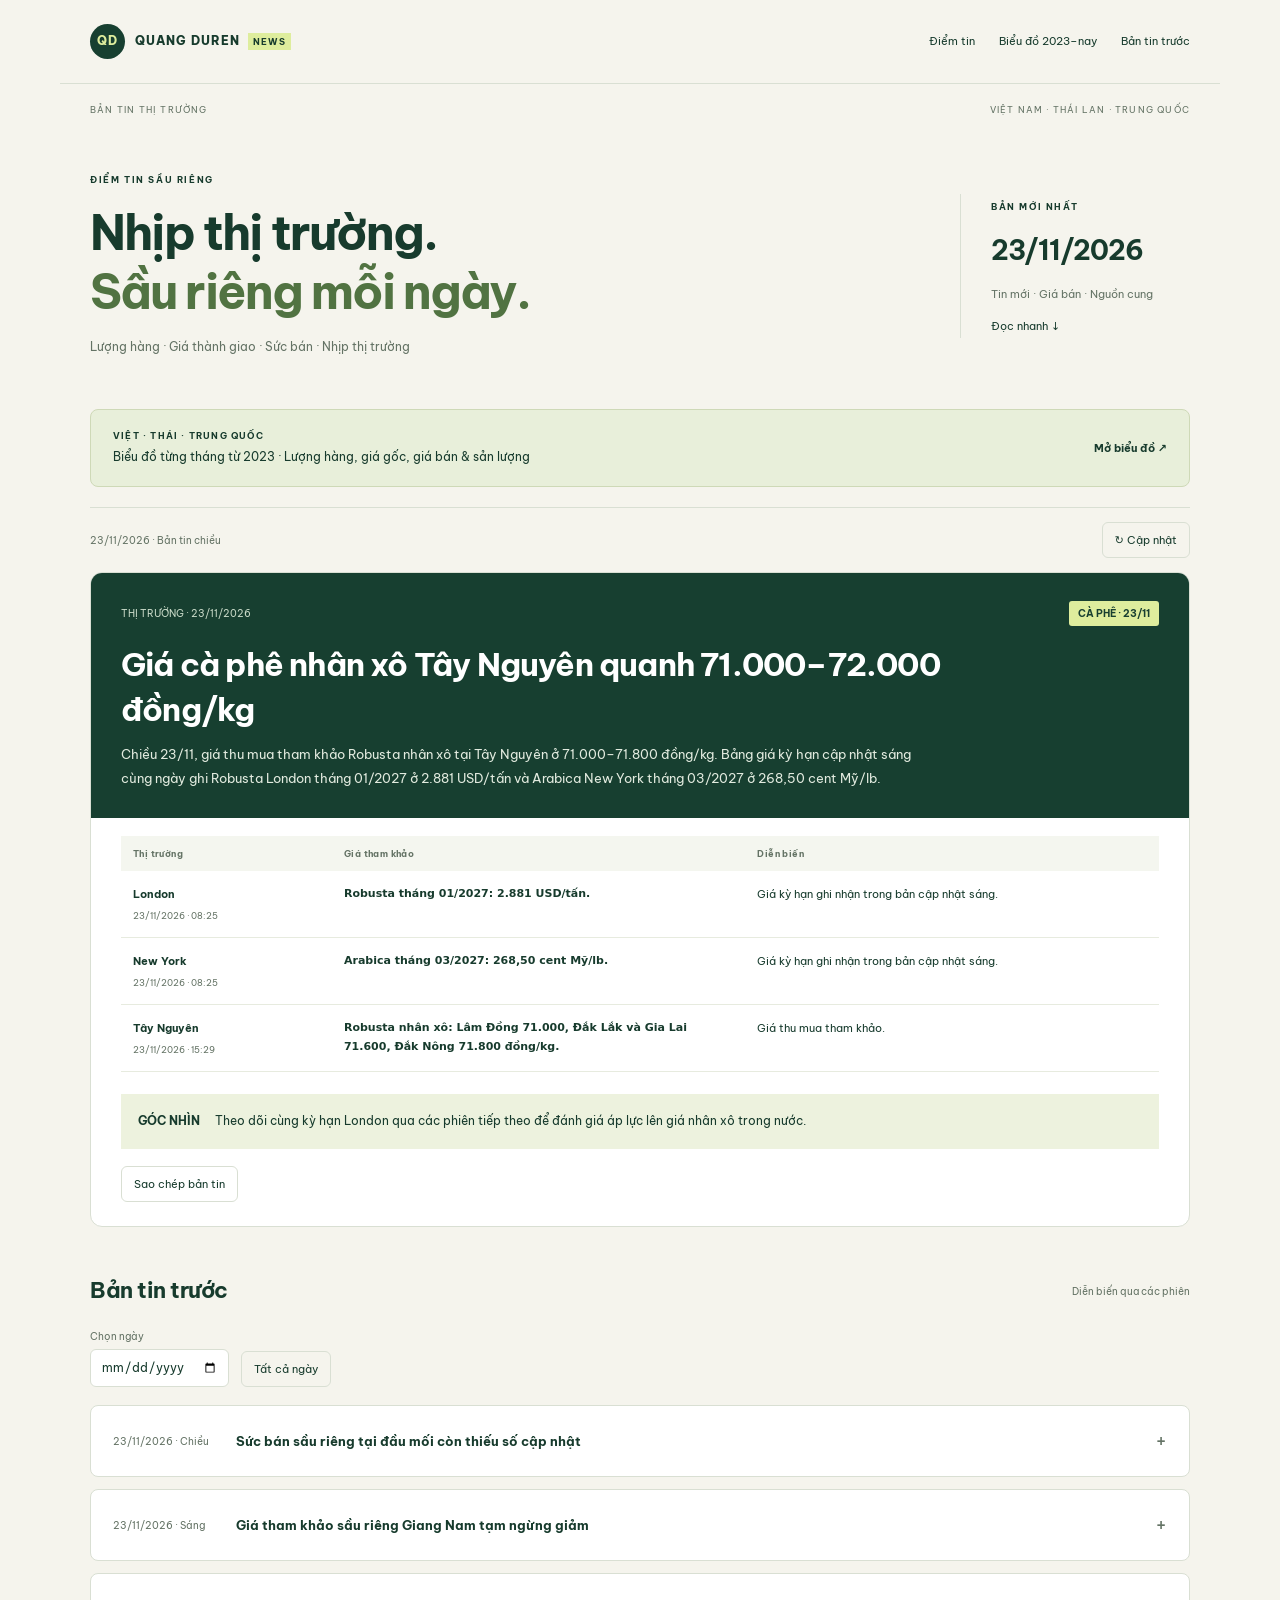
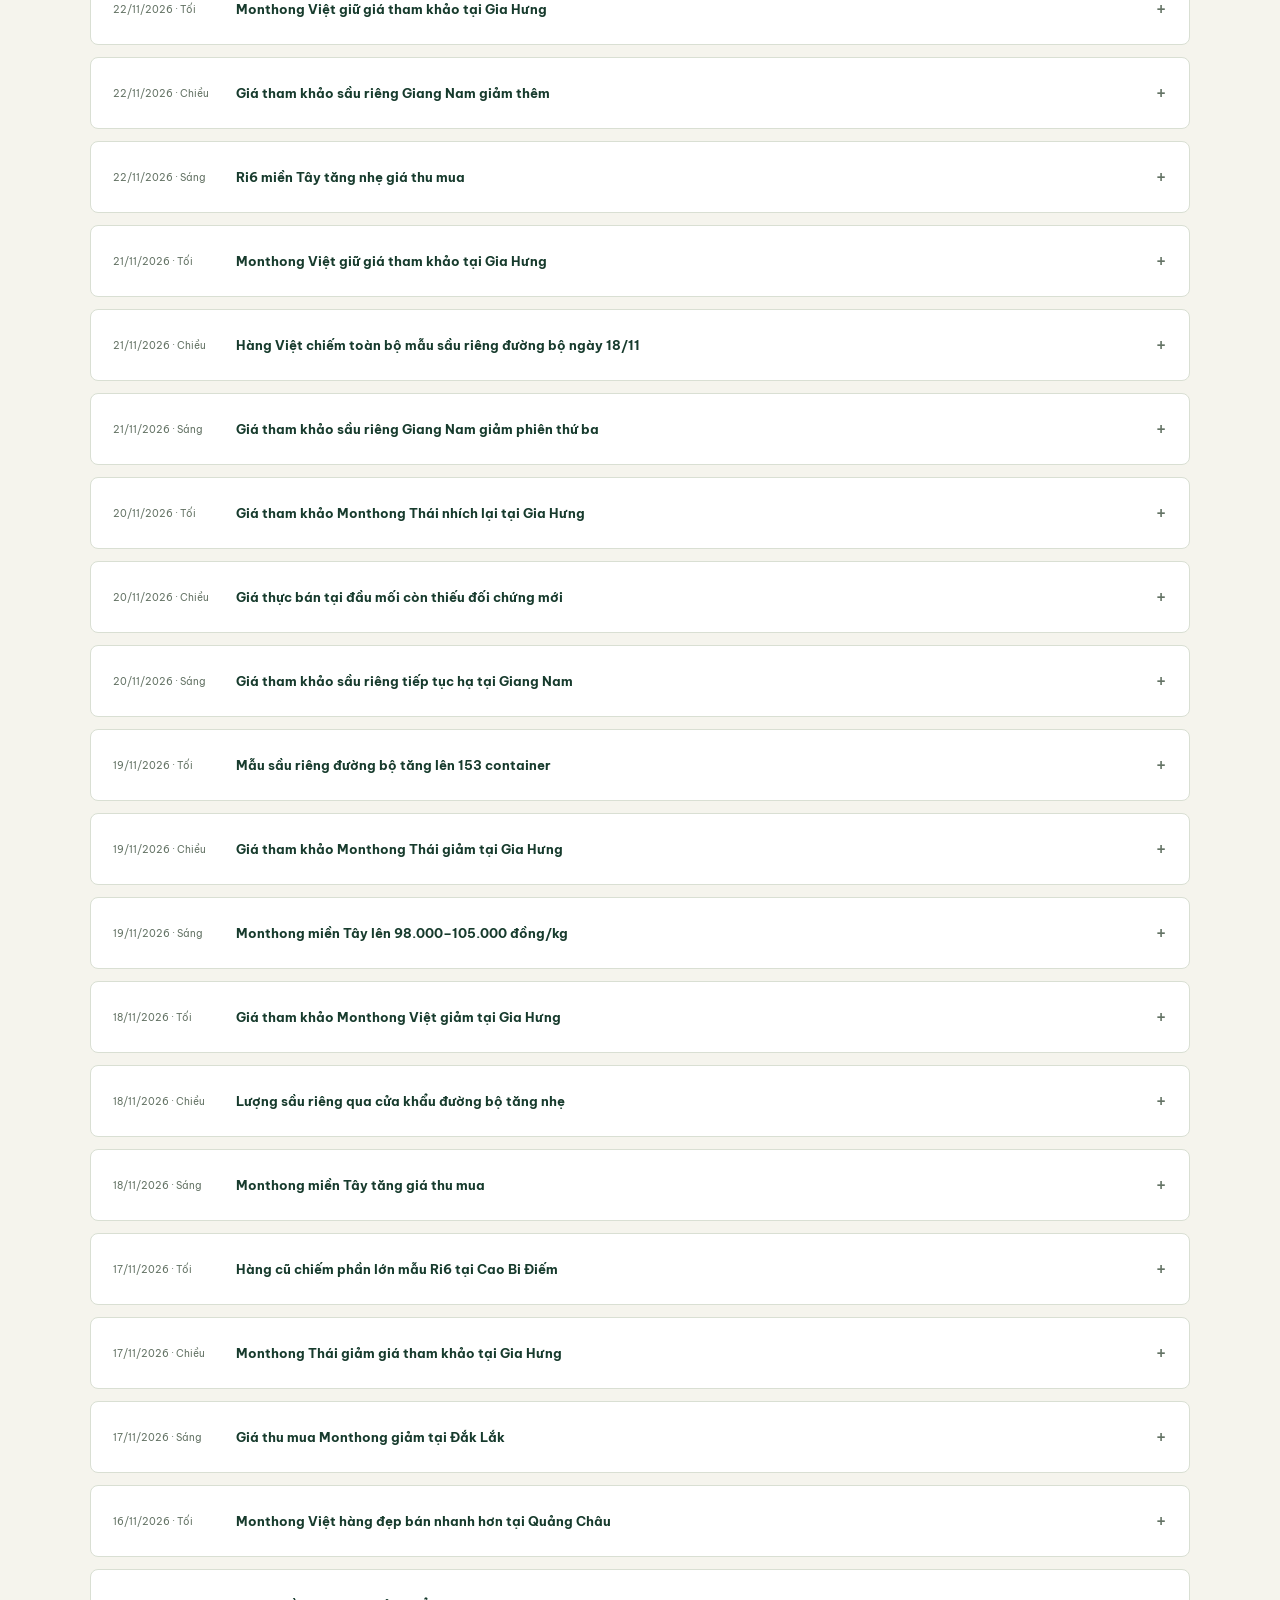
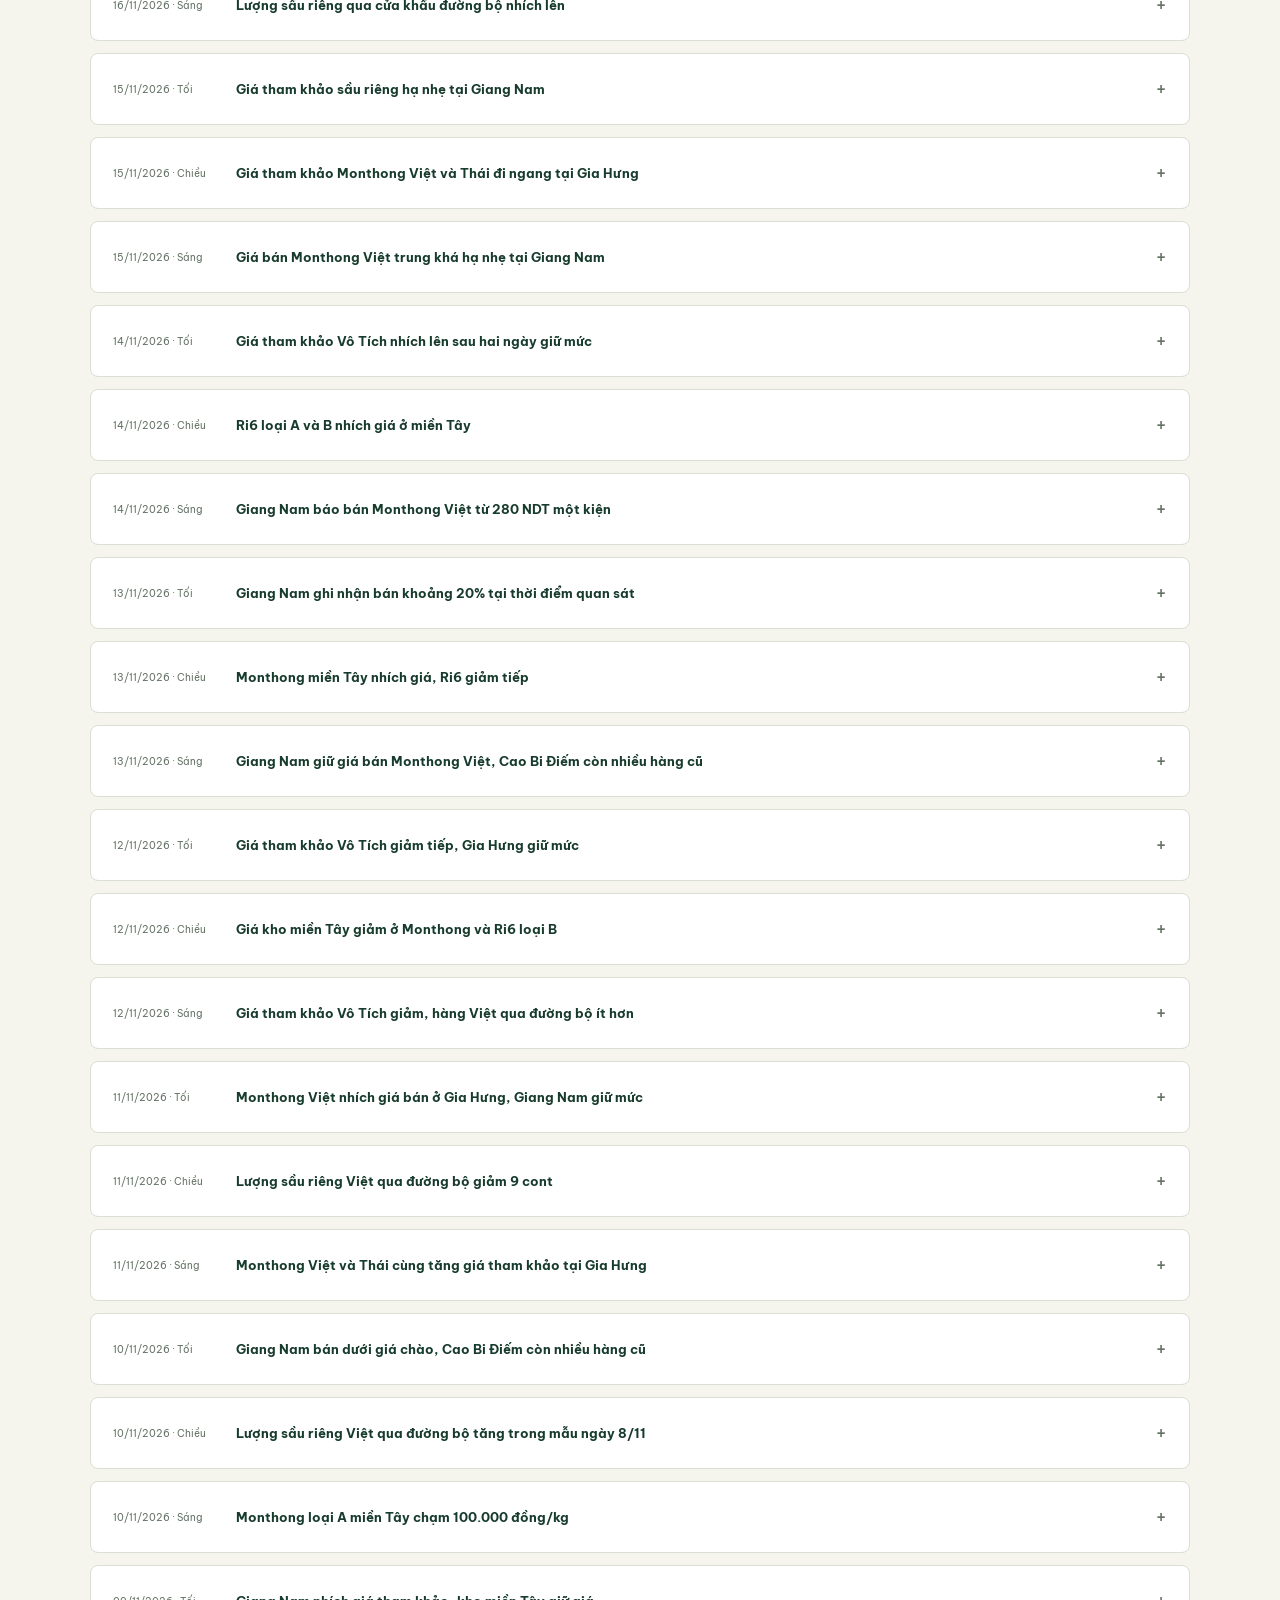
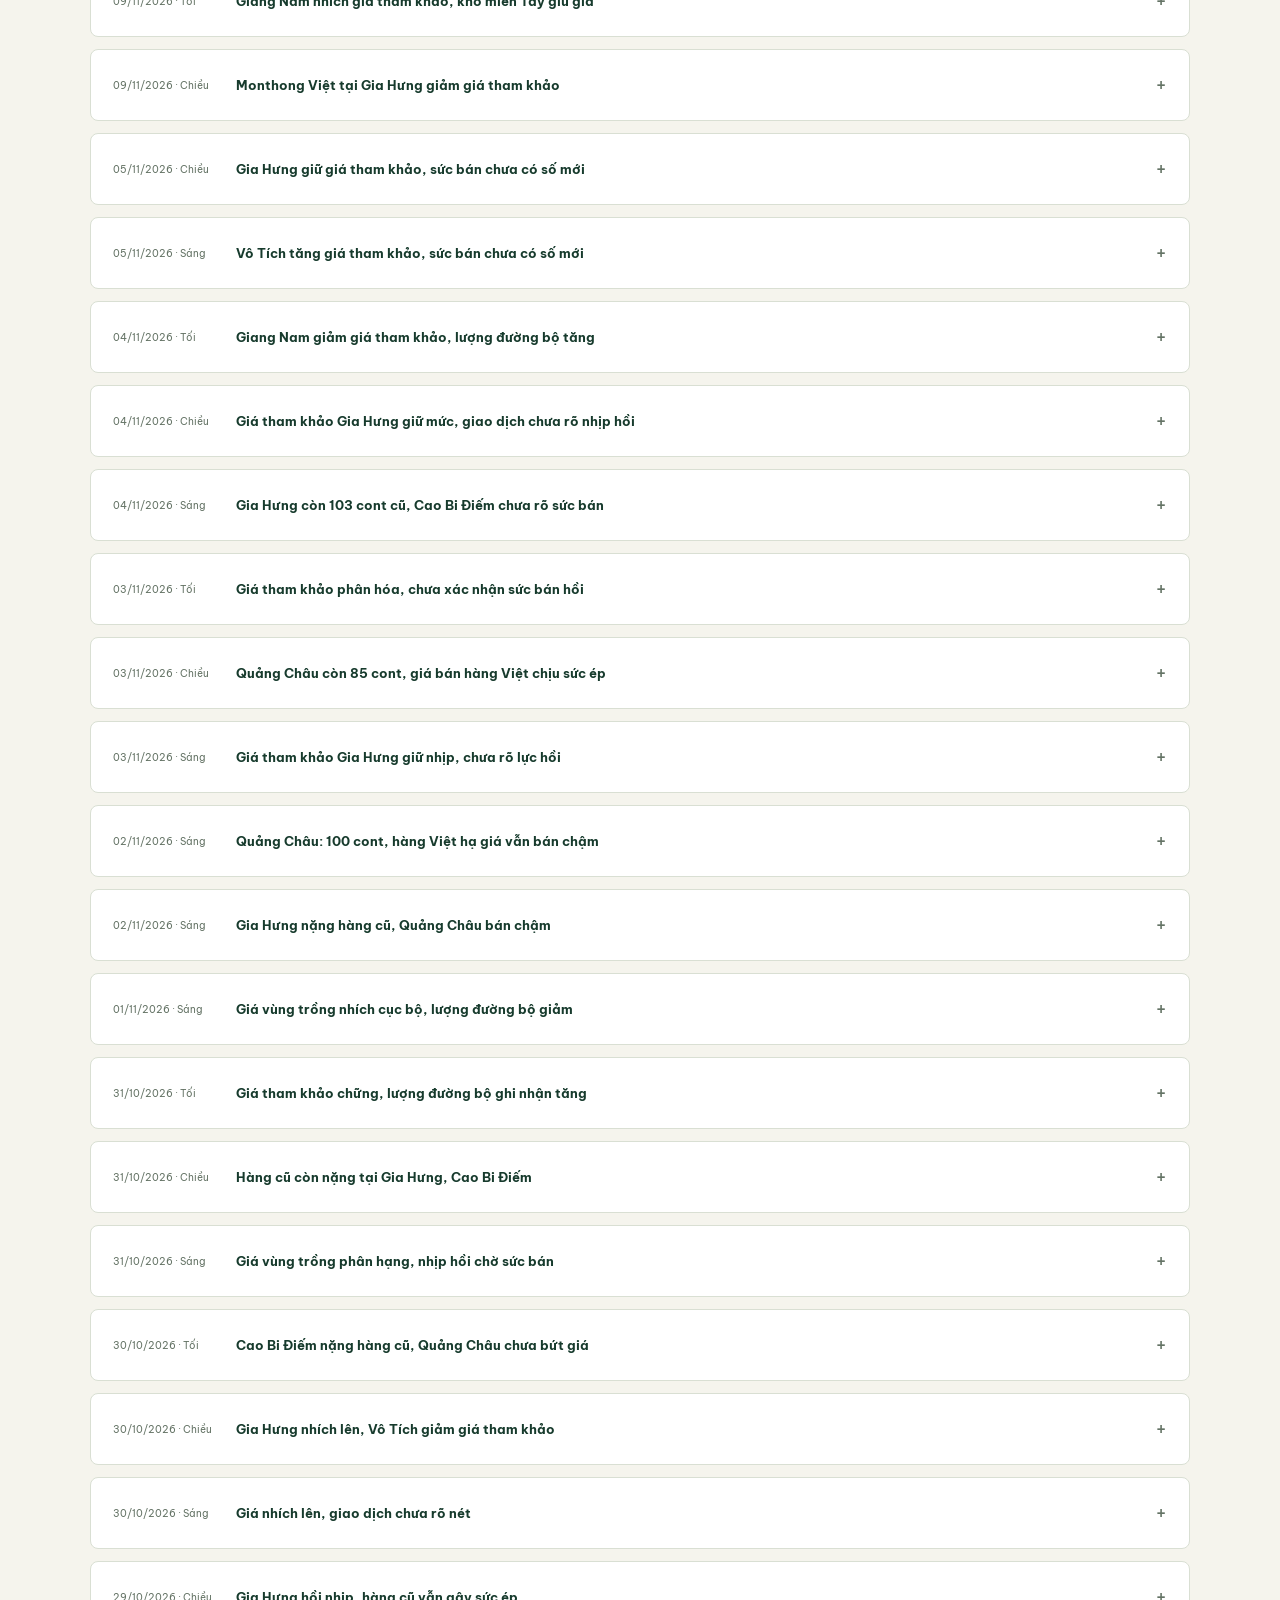
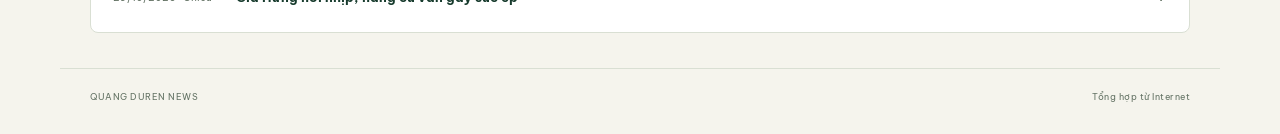
==== commit 525a8d13: "Thêm PWA và thống nhất ghi nguồn công khai" ====
--- a/docs/index.html
+++ b/docs/index.html
@@ -1,7 +1,7 @@
 <!doctype html>
-<html lang="vi"><head><meta charset="utf-8"><meta name="viewport" content="width=device-width,initial-scale=1"><meta name="theme-color" content="#183d30"><meta name="description" content="Quang Duren News — điểm tin sầu riêng: lượng hàng, giá thực bán và sức tiêu thụ tại các chợ Trung Quốc."><title>Quang Duren News · Điểm tin sầu riêng</title><link rel="icon" href="favicon.svg"><link rel="stylesheet" href="news.css"></head>
+<html lang="vi"><head><meta charset="utf-8"><meta name="viewport" content="width=device-width,initial-scale=1"><meta name="theme-color" content="#183d30"><meta name="description" content="Quang Duren News — điểm tin sầu riêng: lượng hàng, giá thực bán và sức tiêu thụ tại các chợ Trung Quốc."><title>Quang Duren News · Điểm tin sầu riêng</title><link rel="manifest" href="manifest.webmanifest"><link rel="apple-touch-icon" href="icon-180.png"><link rel="icon" href="favicon.svg"><link rel="stylesheet" href="news.css"></head>
 <body><header><a class="brand" href="./"><span class="logo">QD</span><span>QUANG DUREN <b>NEWS</b></span></a><nav><a href="#latest">Điểm tin</a><a href="charts.html">Biểu đồ 2023–nay</a><a href="#archive">Bản tin trước</a></nav></header>
 <main><div class="masthead"><span>BẢN TIN THỊ TRƯỜNG</span><span>VIỆT NAM · THÁI LAN · TRUNG QUỐC</span></div><section class="intro"><div><p class="eyebrow">ĐIỂM TIN SẦU RIÊNG</p><h1>Nhịp thị trường.<br><em>Sầu riêng mỗi ngày.</em></h1><p class="lead">Lượng hàng · Giá thành giao · Sức bán · Nhịp thị trường</p></div><aside><span class="edition">BẢN MỚI NHẤT</span><strong id="latestDate">Đang tải…</strong><p>Tin mới · Giá bán · Nguồn cung</p><a href="#latest">Đọc nhanh ↓</a></aside></section>
 <a class="data-callout" href="charts.html"><div><strong>VIỆT · THÁI · TRUNG QUỐC</strong><span>Biểu đồ từng tháng từ 2023 · Lượng hàng, giá gốc, giá bán & sản lượng</span></div><b>Mở biểu đồ ↗</b></a><div class="tools"><div id="update" aria-live="polite">Đang đọc bản tin…</div><button id="refresh">↻ Cập nhật</button></div>
 <section id="latest" aria-label="Bản tin mới nhất"></section><section id="archive"><div class="section-title"><h2>Bản tin trước</h2><span>Diễn biến qua các phiên</span></div><div class="filters"><label>Chọn ngày<input type="date" id="day"></label><button id="clear">Tất cả ngày</button></div><div id="older"></div></section>
-<p id="error" hidden role="alert">Chưa tải được bản tin. Anh thử bấm Cập nhật hoặc tải lại trang.</p></main><footer><span>QUANG DUREN NEWS</span><span>Tổng hợp từ Internet</span></footer><script src="news.js"></script></body></html>
+<p id="error" hidden role="alert">Chưa tải được bản tin. Anh thử bấm Cập nhật hoặc tải lại trang.</p></main><footer><span>QUANG DUREN NEWS</span><span>Tổng hợp từ Internet</span></footer><script src="news.js"></script><script src="pwa.js" defer></script></body></html>
